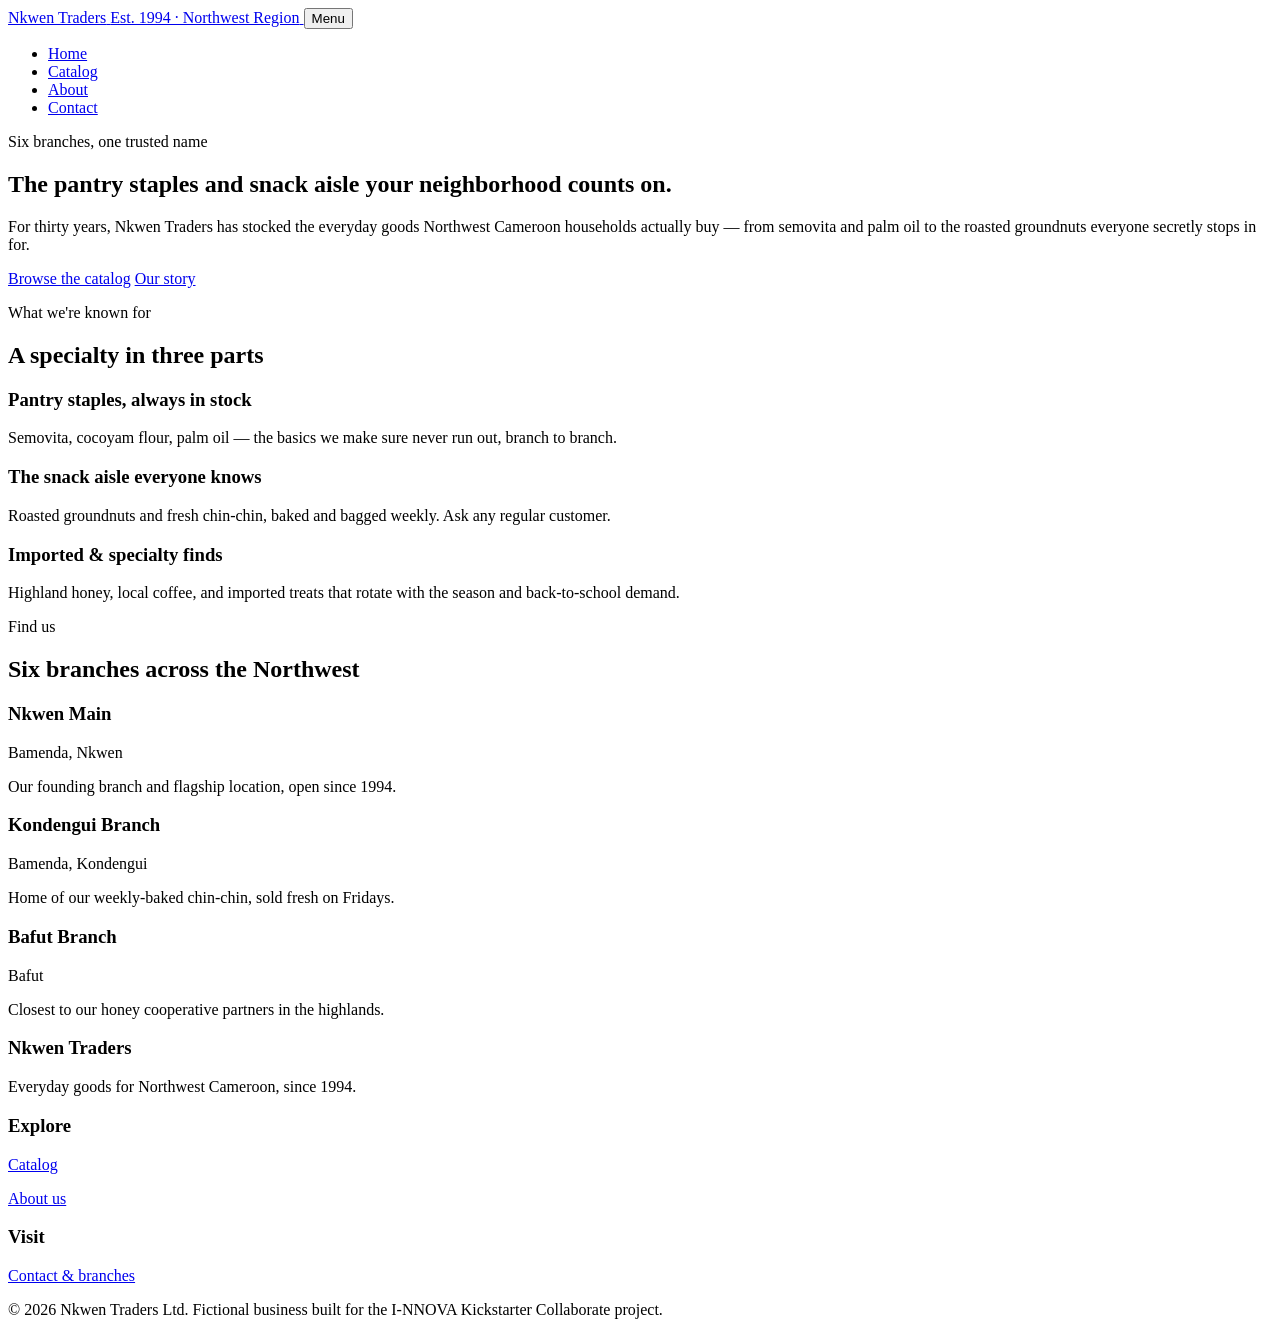
==== index.html @ 13e9f70f "Done with structure containing all the 4pages" ====
<!DOCTYPE html>
<html lang="en">
<head>
  <meta charset="UTF-8">
  <meta name="viewport" content="width=device-width, initial-scale=1.0">
  <title>Nkwen Traders — Everyday Goods, Every Branch</title>
  <meta name="description" content="Nkwen Traders is a Cameroonian household goods and snacks retail chain, serving communities across the Northwest region since 1994.">
  <link rel="stylesheet" href="style.css">
</head>
<body>

  <header class="site-header">
    <nav class="nav-bar" aria-label="Primary">
      <a href="index.html" class="brand">
        <span class="brand-mark">Nkwen Traders</span>
        <span class="brand-tagline">Est. 1994 · Northwest Region</span>
      </a>
      <button class="nav-toggle" aria-expanded="false" aria-controls="primary-nav">Menu</button>
      <ul class="nav-links" id="primary-nav">
        <li><a href="index.html" aria-current="page">Home</a></li>
        <li><a href="catalog.html">Catalog</a></li>
        <li><a href="about.html">About</a></li>
        <li><a href="contact.html">Contact</a></li>
      </ul>
    </nav>
  </header>

  <main>
    <section class="hero">
      <div class="container">
        <p class="eyebrow">Six branches, one trusted name</p>
        <h1>The pantry staples and snack aisle your neighborhood counts on.</h1>
        <p class="lede">
          For thirty years, Nkwen Traders has stocked the everyday goods
          Northwest Cameroon households actually buy — from semovita and
          palm oil to the roasted groundnuts everyone secretly stops in for.
        </p>
        <div class="hero-actions">
          <a href="catalog.html" class="btn btn-primary">Browse the catalog</a>
          <a href="about.html" class="btn btn-outline">Our story</a>
        </div>
      </div>
    </section>

    <section>
      <div class="container">
        <div class="section-heading">
          <p class="eyebrow">What we're known for</p>
          <h2>A specialty in three parts</h2>
        </div>
        <div class="grid grid-3">
          <div class="card">
            <h3>Pantry staples, always in stock</h3>
            <p>Semovita, cocoyam flour, palm oil — the basics we make sure never run out, branch to branch.</p>
          </div>
          <div class="card">
            <h3>The snack aisle everyone knows</h3>
            <p>Roasted groundnuts and fresh chin-chin, baked and bagged weekly. Ask any regular customer.</p>
          </div>
          <div class="card">
            <h3>Imported & specialty finds</h3>
            <p>Highland honey, local coffee, and imported treats that rotate with the season and back-to-school demand.</p>
          </div>
        </div>
      </div>
    </section>

    <section class="section-alt">
      <div class="container">
        <div class="section-heading">
          <p class="eyebrow">Find us</p>
          <h2>Six branches across the Northwest</h2>
        </div>
        <div class="grid grid-3">
          <div class="card branch-card">
            <h3>Nkwen Main</h3>
            <p class="branch-loc">Bamenda, Nkwen</p>
            <p>Our founding branch and flagship location, open since 1994.</p>
          </div>
          <div class="card branch-card">
            <h3>Kondengui Branch</h3>
            <p class="branch-loc">Bamenda, Kondengui</p>
            <p>Home of our weekly-baked chin-chin, sold fresh on Fridays.</p>
          </div>
          <div class="card branch-card">
            <h3>Bafut Branch</h3>
            <p class="branch-loc">Bafut</p>
            <p>Closest to our honey cooperative partners in the highlands.</p>
          </div>
        </div>
      </div>
    </section>
  </main>

  <footer class="site-footer">
    <div class="container footer-grid">
      <div>
        <h3>Nkwen Traders</h3>
        <p>Everyday goods for Northwest Cameroon, since 1994.</p>
      </div>
      <div>
        <h3>Explore</h3>
        <p><a href="catalog.html">Catalog</a></p>
        <p><a href="about.html">About us</a></p>
      </div>
      <div>
        <h3>Visit</h3>
        <p><a href="contact.html">Contact & branches</a></p>
      </div>
    </div>
    <div class="footer-bottom container">
      &copy; 2026 Nkwen Traders Ltd. Fictional business built for the I-NNOVA Kickstarter Collaborate project.
    </div>
  </footer>

  <script src="main.js"></script>
</body>
</html>
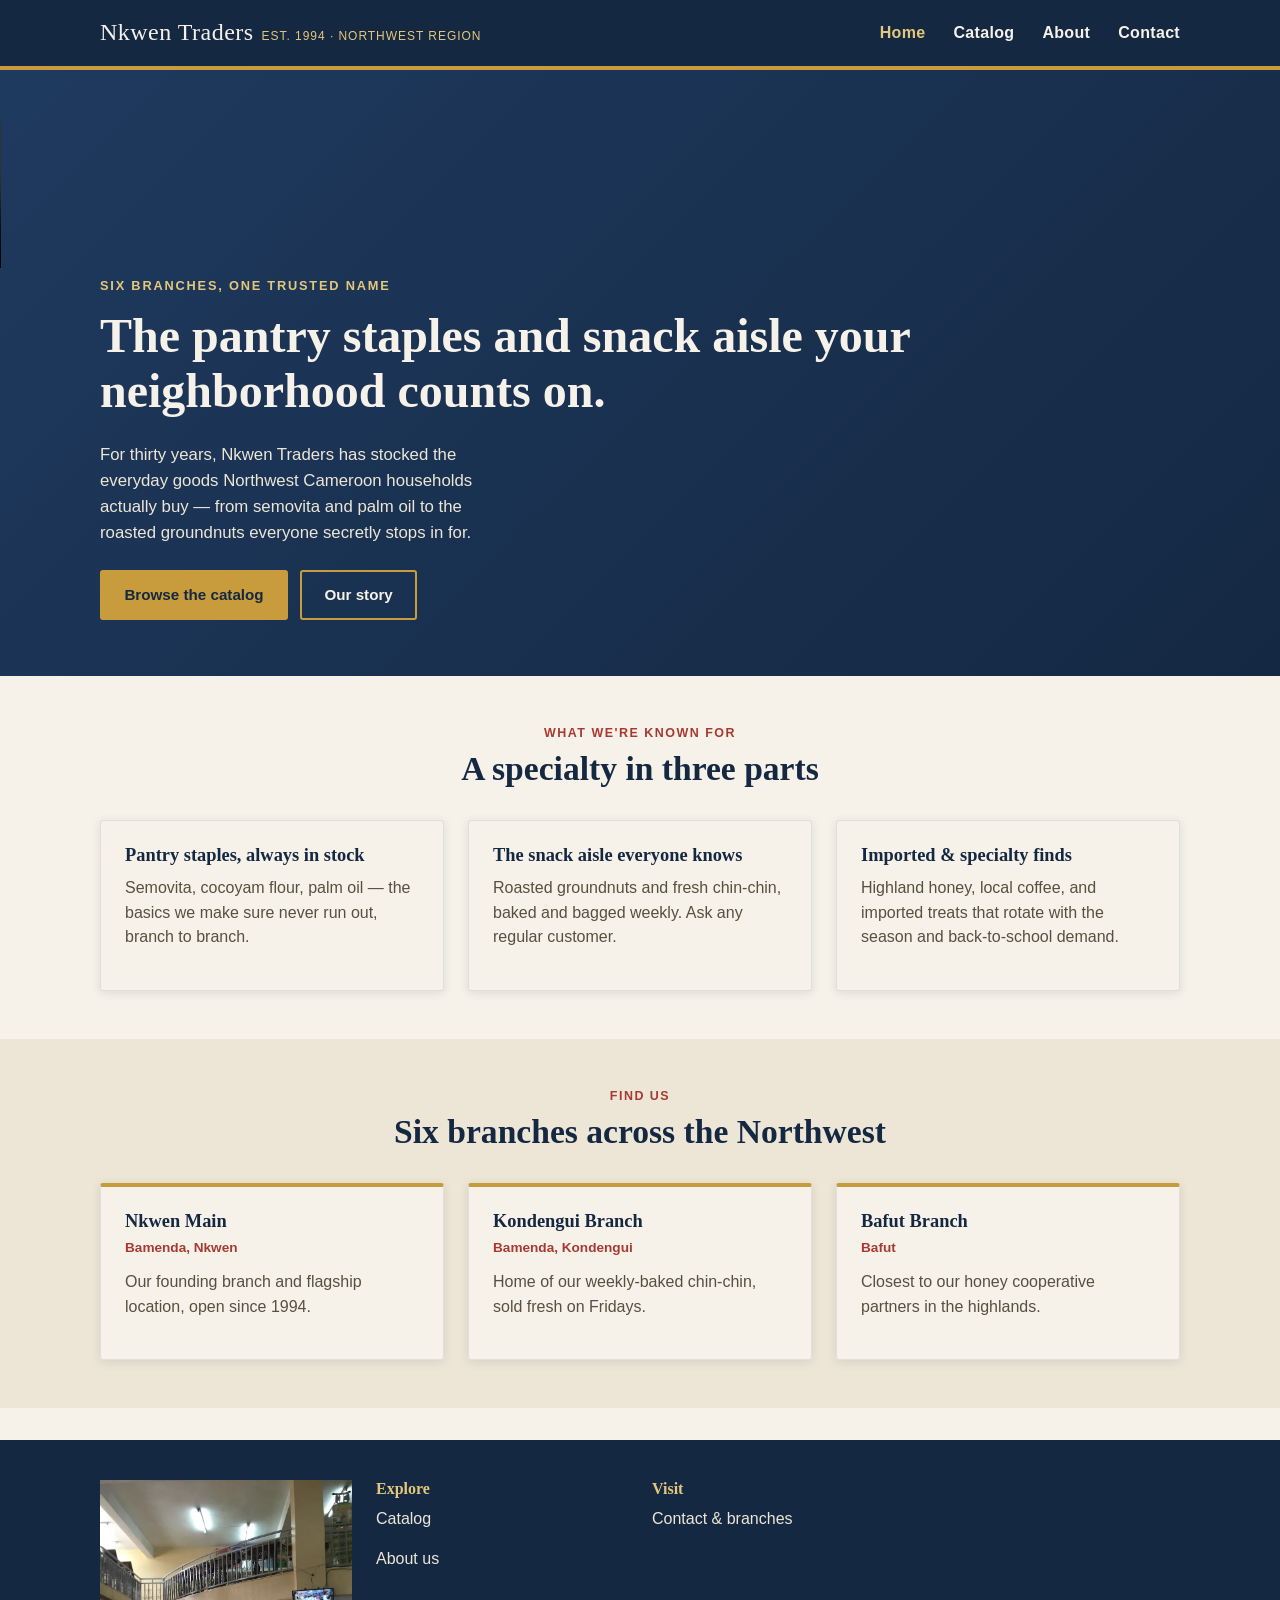
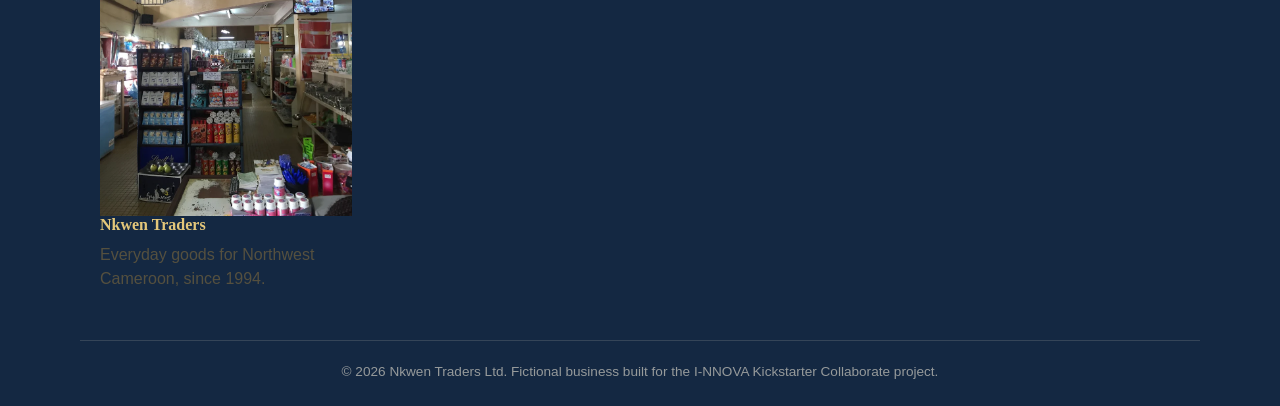
==== commit 26fb63cf: "Corrected about, catalog, contact, and index pages; added food-market video and photo" ====
--- a/index.html
+++ b/index.html
@@ -15,7 +15,7 @@
         <span class="brand-mark">Nkwen Traders</span>
         <span class="brand-tagline">Est. 1994 · Northwest Region</span>
       </a>
-      <button class="nav-toggle" aria-expanded="false" aria-controls="primary-nav">Menu</button>
+      <button class="nav-toggle" aria-expanded="false" aria-controls="primary-nav" aria-label="Toggle menu">&#9776;</button>
       <ul class="nav-links" id="primary-nav">
         <li><a href="index.html" aria-current="page">Home</a></li>
         <li><a href="catalog.html">Catalog</a></li>
@@ -26,7 +26,11 @@
   </header>
 
   <main>
-    <section class="hero">
+    <section class="hero hero-video-wrap">
+      <video id="hero-video"class="hero-bg-video" autoplay muted loop playsinline controls>
+  <source src="./food-market.mp4" type="video/mp4">
+      </video>
+      <div class="hero-overlay"></div>
       <div class="container">
         <p class="eyebrow">Six branches, one trusted name</p>
         <h1>The pantry staples and snack aisle your neighborhood counts on.</h1>
@@ -49,15 +53,15 @@
           <h2>A specialty in three parts</h2>
         </div>
         <div class="grid grid-3">
-          <div class="card">
+          <div class="card reveal">
             <h3>Pantry staples, always in stock</h3>
             <p>Semovita, cocoyam flour, palm oil — the basics we make sure never run out, branch to branch.</p>
           </div>
-          <div class="card">
+          <div class="card reveal">
             <h3>The snack aisle everyone knows</h3>
             <p>Roasted groundnuts and fresh chin-chin, baked and bagged weekly. Ask any regular customer.</p>
           </div>
-          <div class="card">
+          <div class="card reveal">
             <h3>Imported & specialty finds</h3>
             <p>Highland honey, local coffee, and imported treats that rotate with the season and back-to-school demand.</p>
           </div>
@@ -72,17 +76,17 @@
           <h2>Six branches across the Northwest</h2>
         </div>
         <div class="grid grid-3">
-          <div class="card branch-card">
+          <div class="card branch-card reveal">
             <h3>Nkwen Main</h3>
             <p class="branch-loc">Bamenda, Nkwen</p>
             <p>Our founding branch and flagship location, open since 1994.</p>
           </div>
-          <div class="card branch-card">
+          <div class="card branch-card reveal">
             <h3>Kondengui Branch</h3>
             <p class="branch-loc">Bamenda, Kondengui</p>
             <p>Home of our weekly-baked chin-chin, sold fresh on Fridays.</p>
           </div>
-          <div class="card branch-card">
+          <div class="card branch-card reveal">
             <h3>Bafut Branch</h3>
             <p class="branch-loc">Bafut</p>
             <p>Closest to our honey cooperative partners in the highlands.</p>
@@ -95,6 +99,7 @@
   <footer class="site-footer">
     <div class="container footer-grid">
       <div>
+         <img src="photo.png" alt="Nkwen Traders photo" class="footer-photo">
         <h3>Nkwen Traders</h3>
         <p>Everyday goods for Northwest Cameroon, since 1994.</p>
       </div>
--- a/style.css
+++ b/style.css
@@ -0,0 +1,474 @@
+*{
+    margin:0;
+    padding:0;
+    box-sizing: border-box;
+}
+
+ :root {
+      --color-indigo: #1F3A5F;
+      --color-indigo-dark: #142842;
+      --color-gold: #C89B3C;
+      --color-gold-light: #E4C77A;
+      --color-brick: #A63A32;
+      --color-green: #3D6B52;
+      --color-sand: #EDE6D6;
+      --color-sand-light: #F6F2E9;
+      --color-ink: #241F1A;
+      --color-ink-soft: #55503F;
+    
+      --font-display: Georgia, "Iowan Old Style", "Times New Roman", serif;
+      --font-body: "Segoe UI", Helvetica, Arial, sans-serif;
+    
+      --radius: 3px;
+      --shadow-card: 0 2px 10px rgba(31, 58, 95, 0.12);
+      --max-width: 1120px;
+    }
+    
+    * { box-sizing: border-box; }
+    
+    html { scroll-behavior: smooth; }
+    
+    body {
+      margin: 0;
+      font-family: var(--font-body);
+      color: var(--color-ink);
+      background: var(--color-sand-light);
+      line-height: 1.55;
+    }
+    
+    h1, h2, h3 {
+      font-family: var(--font-display);
+      color: var(--color-indigo-dark);
+      line-height: 1.15;
+      margin: 0 0 0.5em;
+    }
+    
+    h1 { font-size: clamp(2rem, 5vw, 3rem); }
+    h2 { font-size: clamp(1.5rem, 3vw, 2.1rem); }
+    h3 { font-size: 1.15rem; }
+    
+    p { margin: 0 0 1em; color: var(--color-ink-soft); }
+    
+    a { color: var(--color-indigo); }
+    
+    img { max-width: 100%; display: block; }
+    
+    .container {
+      max-width: var(--max-width);
+      margin: 0 auto;
+      padding: 0 1.25rem;
+    }
+    
+    /* -------------------- Header / nav -------------------- */
+    
+    .site-header {
+      background: var(--color-indigo-dark);
+      border-bottom: 4px solid var(--color-gold);
+    }
+    
+    .nav-bar {
+      display: flex;
+      align-items: center;
+      justify-content: space-between;
+      padding: 0.9rem 1.25rem;
+      max-width: var(--max-width);
+      margin: 0 auto;
+    }
+    
+    .brand {
+      display: flex;
+      align-items: baseline;
+      gap: 0.5rem;
+      text-decoration: none;
+    }
+    
+    .brand-mark {
+      font-family: var(--font-display);
+      font-size: 1.5rem;
+      color: var(--color-sand-light);
+      letter-spacing: 0.02em;
+    }
+    
+    .brand-tagline {
+      display: none;
+      color: var(--color-gold-light);
+      font-size: 0.75rem;
+      letter-spacing: 0.08em;
+      text-transform: uppercase;
+    }
+    
+    .nav-toggle {
+      background: none;
+      border: 1px solid var(--color-gold);
+      color: var(--color-sand-light);
+      font-size: 1rem;
+      padding: 0.4rem 0.7rem;
+      border-radius: var(--radius);
+      cursor: pointer;
+    }
+    
+    .nav-links {
+      list-style: none;
+      margin: 0;
+      padding: 1rem 1.25rem 1.25rem;
+      display: none;
+      flex-direction: column;
+      gap: 0.75rem;
+      background: var(--color-indigo-dark);
+    }
+    
+    .nav-links.open { display: flex; }
+    
+    .nav-links a {
+      color: var(--color-sand-light);
+      text-decoration: none;
+      font-weight: 600;
+      letter-spacing: 0.02em;
+    }
+    
+    .nav-links a:hover,
+    .nav-links a[aria-current="page"] {
+      color: var(--color-gold-light);
+    }
+    
+    /* -------------------- Hero -------------------- */
+    
+    .hero {
+      background: linear-gradient(135deg, var(--color-indigo) 0%, var(--color-indigo-dark) 100%);
+      color: var(--color-sand-light);
+      padding: 3rem 0 3.5rem;
+    }
+    
+    .hero h1 { color: var(--color-sand-light); }
+    
+    .hero .eyebrow {
+      color: var(--color-gold-light);
+      text-transform: uppercase;
+      letter-spacing: 0.14em;
+      font-size: 0.8rem;
+      font-weight: 700;
+      margin-bottom: 0.75rem;
+    }
+    
+    .hero p.lede {
+      color: var(--color-sand);
+      max-width: 42ch;
+      font-size: 1.05rem;
+    }
+    
+    .hero-actions {
+      display: flex;
+      gap: 0.75rem;
+      flex-wrap: wrap;
+      margin-top: 1.5rem;
+    }
+    
+    /* -------------------- Buttons -------------------- */
+    
+    .btn {
+      display: inline-block;
+      padding: 0.7rem 1.4rem;
+      border-radius: var(--radius);
+      text-decoration: none;
+      font-weight: 600;
+      font-size: 0.95rem;
+      border: 2px solid transparent;
+      cursor: pointer;
+      transition: transform 0.15s ease, background 0.15s ease;
+    }
+    
+    .btn:hover { transform: translateY(-1px); }
+    
+    .btn-primary {
+      background: var(--color-gold);
+      color: var(--color-indigo-dark);
+    }
+    .btn-primary:hover { background: var(--color-gold-light); }
+    
+    .btn-outline {
+      border-color: var(--color-gold);
+      color: var(--color-sand-light);
+    }
+    .btn-outline:hover { background: rgba(200, 155, 60, 0.15); }
+    
+    /* -------------------- Sections -------------------- */
+    
+    section { padding: 3rem 0; }
+    
+    .section-alt {
+      background: var(--color-sand);
+    }
+    
+    .section-heading {
+      text-align: center;
+      max-width: 60ch;
+      margin: 0 auto 2rem;
+    }
+    
+    .section-heading .eyebrow {
+      color: var(--color-brick);
+      text-transform: uppercase;
+      letter-spacing: 0.12em;
+      font-size: 0.78rem;
+      font-weight: 700;
+      margin-bottom: 0.4rem;
+    }
+    
+    /* -------------------- Grids / Cards -------------------- */
+    
+    .grid {
+      display: grid;
+      gap: 1.5rem;
+      grid-template-columns: 1fr;
+    }
+    
+    .card {
+      background: var(--color-sand-light);
+      border: 1px solid rgba(31, 58, 95, 0.1);
+      border-radius: var(--radius);
+      padding: 1.5rem;
+      box-shadow: var(--shadow-card);
+    }
+    
+    .branch-card {
+      border-top: 4px solid var(--color-gold);
+    }
+    
+    .branch-card h3 { margin-bottom: 0.25rem; }
+    .branch-card .branch-loc {
+      color: var(--color-brick);
+      font-size: 0.85rem;
+      font-weight: 600;
+      margin-bottom: 0.75rem;
+    }
+    
+    /* -------------------- Footer -------------------- */
+    
+    .site-footer {
+      background: var(--color-indigo-dark);
+      color: var(--color-sand);
+      padding: 2.5rem 0 1.5rem;
+      margin-top: 2rem;
+    }
+    
+    .footer-grid {
+      display: grid;
+      gap: 1.5rem;
+      grid-template-columns: 1fr;
+    }
+    
+    .site-footer h3 {
+      color: var(--color-gold-light);
+      font-size: 1rem;
+    }
+    
+    .site-footer a {
+      color: var(--color-sand);
+      text-decoration: none;
+    }
+    
+    .site-footer a:hover { color: var(--color-gold-light); }
+    
+    .footer-bottom {
+      border-top: 1px solid rgba(237, 230, 214, 0.15);
+      margin-top: 2rem;
+      padding-top: 1.25rem;
+      font-size: 0.85rem;
+      color: rgba(237, 230, 214, 0.6);
+      text-align: center;
+    }
+    
+    /* -------------------- Catalog page -------------------- */
+    
+    .catalog-controls {
+      display: flex;
+      flex-direction: column;
+      gap: 0.75rem;
+      margin-bottom: 2rem;
+    }
+    
+    .catalog-controls input[type="search"] {
+      padding: 0.65rem 0.9rem;
+      border: 1px solid rgba(31, 58, 95, 0.25);
+      border-radius: var(--radius);
+      font-size: 1rem;
+      font-family: var(--font-body);
+    }
+    
+    .category-filters {
+      display: flex;
+      flex-wrap: wrap;
+      gap: 0.5rem;
+    }
+    
+    .category-filters button {
+      background: var(--color-sand);
+      border: 1px solid rgba(31, 58, 95, 0.2);
+      border-radius: 999px;
+      padding: 0.4rem 0.9rem;
+      font-size: 0.85rem;
+      font-weight: 600;
+      color: var(--color-indigo-dark);
+      cursor: pointer;
+    }
+    
+    .category-filters button.active {
+      background: var(--color-indigo);
+      border-color: var(--color-indigo);
+      color: var(--color-sand-light);
+    }
+    
+    .product-card img {
+      border-radius: var(--radius);
+      margin-bottom: 1rem;
+    }
+    
+    .product-card .price {
+      color: var(--color-brick);
+      font-weight: 700;
+      font-family: var(--font-display);
+      font-size: 1.1rem;
+    }
+    
+    .product-card .category-tag {
+      display: inline-block;
+      font-size: 0.72rem;
+      text-transform: uppercase;
+      letter-spacing: 0.08em;
+      color: var(--color-green);
+      font-weight: 700;
+      margin-bottom: 0.4rem;
+    }
+    
+    .catalog-empty {
+      text-align: center;
+      color: var(--color-ink-soft);
+      padding: 2rem 0;
+      display: none;
+    }
+    
+    .catalog-empty.visible { display: block; }
+    
+    .catalog-status {
+      font-size: 0.85rem;
+      color: var(--color-ink-soft);
+      margin-bottom: 1rem;
+    }
+    
+    /* -------------------- About page -------------------- */
+    
+    .founder-quote {
+      border-left: 4px solid var(--color-gold);
+      padding-left: 1.25rem;
+      font-family: var(--font-display);
+      font-style: italic;
+      font-size: 1.2rem;
+      color: var(--color-indigo-dark);
+      margin: 2rem 0;
+    }
+    
+    .timeline {
+      list-style: none;
+      padding: 0;
+      margin: 0;
+    }
+    
+    .timeline li {
+      padding: 1rem 0;
+      border-bottom: 1px solid rgba(31, 58, 95, 0.12);
+      display: grid;
+      grid-template-columns: 5rem 1fr;
+      gap: 1rem;
+    }
+    
+    .timeline .year {
+      font-family: var(--font-display);
+      color: var(--color-brick);
+      font-weight: 700;
+    }
+    
+    /* -------------------- Contact page -------------------- */
+    
+    .contact-layout {
+      display: grid;
+      gap: 2rem;
+      grid-template-columns: 1fr;
+    }
+    
+    form.contact-form {
+      display: flex;
+      flex-direction: column;
+      gap: 1rem;
+    }
+    
+    .form-field { display: flex; flex-direction: column; gap: 0.35rem; }
+    
+    .form-field label {
+      font-weight: 600;
+      font-size: 0.9rem;
+      color: var(--color-indigo-dark);
+    }
+    
+    .form-field input,
+    .form-field select,
+    .form-field textarea {
+      padding: 0.65rem 0.8rem;
+      border: 1px solid rgba(31, 58, 95, 0.25);
+      border-radius: var(--radius);
+      font-family: var(--font-body);
+      font-size: 1rem;
+    }
+    
+    .form-field textarea { resize: vertical; min-height: 120px; }
+    
+    .form-note {
+      font-size: 0.82rem;
+      color: var(--color-ink-soft);
+    }
+    
+    .form-success {
+      display: none;
+      background: var(--color-green);
+      color: var(--color-sand-light);
+      padding: 1rem 1.25rem;
+      border-radius: var(--radius);
+      margin-top: 1rem;
+    }
+    
+    .form-success.visible { display: block; }
+    
+    .contact-info-card address {
+      font-style: normal;
+      line-height: 1.9;
+    }
+    
+    /* ==========================================================================
+       Responsive breakpoints — mobile first
+       ========================================================================== */
+    
+    @media (min-width: 640px) {
+      .grid-2 { grid-template-columns: repeat(2, 1fr); }
+      .footer-grid { grid-template-columns: repeat(2, 1fr); }
+    }
+    
+    @media (min-width: 780px) {
+      .brand-tagline { display: inline; }
+      .nav-toggle { display: none; }
+      .nav-links {
+        display: flex;
+        flex-direction: row;
+        padding: 0;
+        background: none;
+        gap: 1.75rem;
+      }
+      .contact-layout { grid-template-columns: 3fr 2fr; }
+    }
+    
+    @media (min-width: 860px) {
+      .grid-3 { grid-template-columns: repeat(3, 1fr); }
+      .footer-grid { grid-template-columns: repeat(4, 1fr); }
+    }
+    
+    @media (min-width: 1000px) {
+      .grid-4 { grid-template-columns: repeat(4, 1fr); }
+    }
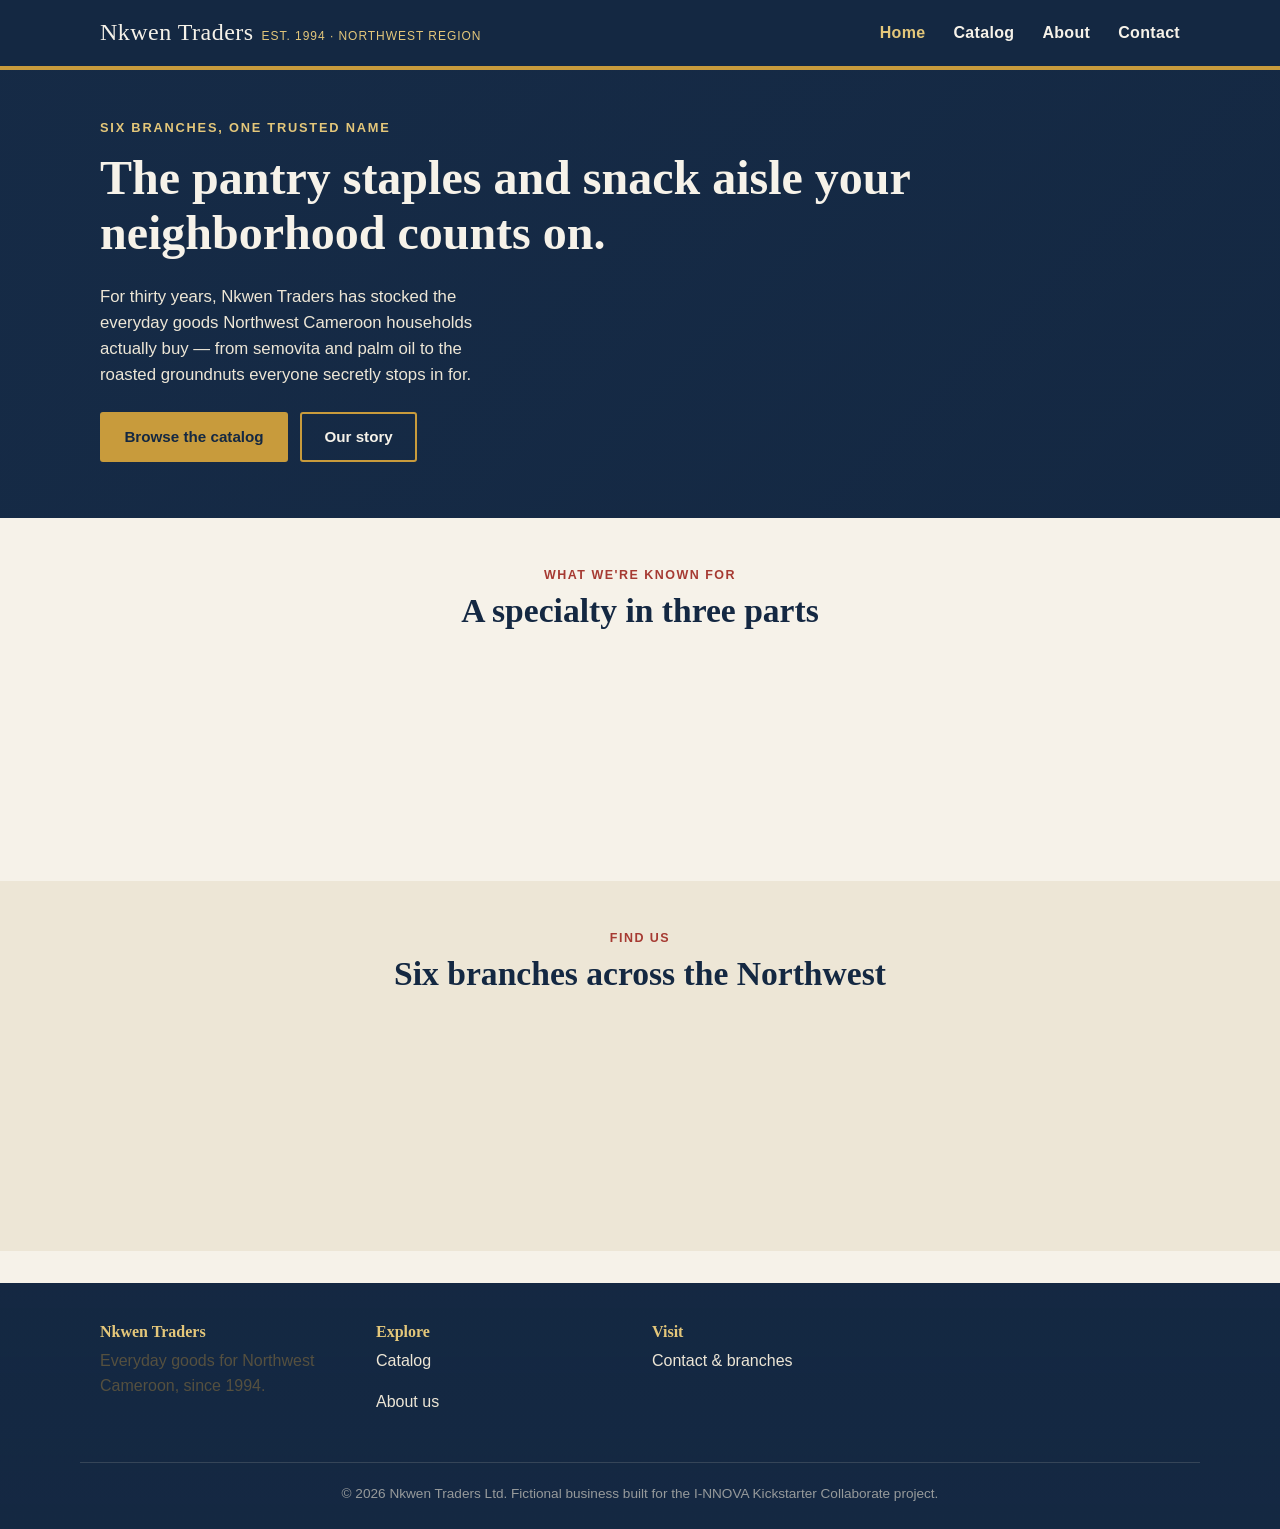
==== commit 55d26bce: "Remove image and video src references and delete unused media files" ====
--- a/index.html
+++ b/index.html
@@ -27,9 +27,6 @@
 
   <main>
     <section class="hero hero-video-wrap">
-      <video id="hero-video"class="hero-bg-video" autoplay muted loop playsinline controls>
-  <source src="./food-market.mp4" type="video/mp4">
-      </video>
       <div class="hero-overlay"></div>
       <div class="container">
         <p class="eyebrow">Six branches, one trusted name</p>
@@ -99,7 +96,6 @@
   <footer class="site-footer">
     <div class="container footer-grid">
       <div>
-         <img src="photo.png" alt="Nkwen Traders photo" class="footer-photo">
         <h3>Nkwen Traders</h3>
         <p>Everyday goods for Northwest Cameroon, since 1994.</p>
       </div>
--- a/style.css
+++ b/style.css
@@ -1,474 +1,627 @@
-*{
-    margin:0;
-    padding:0;
-    box-sizing: border-box;
-}
-
- :root {
-      --color-indigo: #1F3A5F;
-      --color-indigo-dark: #142842;
-      --color-gold: #C89B3C;
-      --color-gold-light: #E4C77A;
-      --color-brick: #A63A32;
-      --color-green: #3D6B52;
-      --color-sand: #EDE6D6;
-      --color-sand-light: #F6F2E9;
-      --color-ink: #241F1A;
-      --color-ink-soft: #55503F;
-    
-      --font-display: Georgia, "Iowan Old Style", "Times New Roman", serif;
-      --font-body: "Segoe UI", Helvetica, Arial, sans-serif;
-    
-      --radius: 3px;
-      --shadow-card: 0 2px 10px rgba(31, 58, 95, 0.12);
-      --max-width: 1120px;
+/* ==========================================================================
+   Nkwen Traders — Design tokens
+   Palette drawn from Cameroonian wax-print textiles: deep indigo, warm gold,
+   brick red, and a muted highland green, set against unbleached cotton sand.
+   ========================================================================== */
+
+   :root {
+    --color-indigo: #1F3A5F;
+    --color-indigo-dark: #142842;
+    --color-gold: #C89B3C;
+    --color-gold-light: #E4C77A;
+    --color-brick: #A63A32;
+    --color-green: #3D6B52;
+    --color-sand: #EDE6D6;
+    --color-sand-light: #F6F2E9;
+    --color-ink: #241F1A;
+    --color-ink-soft: #55503F;
+  
+    --font-display: Georgia, "Iowan Old Style", "Times New Roman", serif;
+    --font-body: "Segoe UI", Helvetica, Arial, sans-serif;
+  
+    --radius: 3px;
+    --shadow-card: 0 2px 10px rgba(31, 58, 95, 0.12);
+    --max-width: 1120px;
+  }
+  
+  * { box-sizing: border-box; }
+  
+  html { scroll-behavior: smooth; }
+  
+  body {
+    margin: 0;
+    font-family: var(--font-body);
+    color: var(--color-ink);
+    background: var(--color-sand-light);
+    line-height: 1.55;
+  }
+  
+  h1, h2, h3 {
+    font-family: var(--font-display);
+    color: var(--color-indigo-dark);
+    line-height: 1.15;
+    margin: 0 0 0.5em;
+  }
+  
+  h1 { font-size: clamp(2rem, 5vw, 3rem); }
+  h2 { font-size: clamp(1.5rem, 3vw, 2.1rem); }
+  h3 { font-size: 1.15rem; }
+  
+  p { margin: 0 0 1em; color: var(--color-ink-soft); }
+  
+  a { color: var(--color-indigo); }
+  
+  img { max-width: 100%; display: block; }
+  
+  .container {
+    max-width: var(--max-width);
+    margin: 0 auto;
+    padding: 0 1.25rem;
+  }
+  
+  /* -------------------- Header / nav -------------------- */
+  
+  .site-header {
+    background: var(--color-indigo-dark);
+    border-bottom: 4px solid var(--color-gold);
+  }
+  
+  .nav-bar {
+    display: flex;
+    align-items: center;
+    justify-content: space-between;
+    padding: 0.9rem 1.25rem;
+    max-width: var(--max-width);
+    margin: 0 auto;
+  }
+  
+  .brand {
+    display: flex;
+    align-items: baseline;
+    gap: 0.5rem;
+    text-decoration: none;
+  }
+  
+  .brand-mark {
+    font-family: var(--font-display);
+    font-size: 1.5rem;
+    color: var(--color-sand-light);
+    letter-spacing: 0.02em;
+  }
+  
+  .brand-tagline {
+    display: none;
+    color: var(--color-gold-light);
+    font-size: 0.75rem;
+    letter-spacing: 0.08em;
+    text-transform: uppercase;
+  }
+  
+  .nav-toggle {
+    background: none;
+    border: 1px solid var(--color-gold);
+    color: var(--color-sand-light);
+    font-size: 1rem;
+    padding: 0.4rem 0.7rem;
+    border-radius: var(--radius);
+    cursor: pointer;
+  }
+  
+  .nav-links {
+    list-style: none;
+    margin: 0;
+    padding: 1rem 1.25rem 1.25rem;
+    display: none;
+    flex-direction: column;
+    gap: 0.75rem;
+    background: var(--color-indigo-dark);
+  }
+  
+  .nav-links.open { display: flex; }
+  
+  .nav-links a {
+    color: var(--color-sand-light);
+    text-decoration: none;
+    font-weight: 600;
+    letter-spacing: 0.02em;
+  }
+  
+  .nav-links a:hover,
+  .nav-links a[aria-current="page"] {
+    color: var(--color-gold-light);
+  }
+  
+  /* -------------------- Hero -------------------- */
+  
+  .hero {
+    background: linear-gradient(135deg, var(--color-indigo) 0%, var(--color-indigo-dark) 100%);
+    color: var(--color-sand-light);
+    padding: 3rem 0 3.5rem;
+  }
+  
+  .hero h1 { color: var(--color-sand-light); }
+  
+  .hero .eyebrow {
+    color: var(--color-gold-light);
+    text-transform: uppercase;
+    letter-spacing: 0.14em;
+    font-size: 0.8rem;
+    font-weight: 700;
+    margin-bottom: 0.75rem;
+  }
+  
+  .hero p.lede {
+    color: var(--color-sand);
+    max-width: 42ch;
+    font-size: 1.05rem;
+  }
+  
+  .hero-actions {
+    display: flex;
+    gap: 0.75rem;
+    flex-wrap: wrap;
+    margin-top: 1.5rem;
+  }
+  
+  /* -------------------- Buttons -------------------- */
+  
+  .btn {
+    display: inline-block;
+    padding: 0.7rem 1.4rem;
+    border-radius: var(--radius);
+    text-decoration: none;
+    font-weight: 600;
+    font-size: 0.95rem;
+    border: 2px solid transparent;
+    cursor: pointer;
+    transition: transform 0.15s ease, background 0.15s ease;
+  }
+  
+  .btn:hover { transform: translateY(-1px); }
+  
+  .btn-primary {
+    background: var(--color-gold);
+    color: var(--color-indigo-dark);
+  }
+  .btn-primary:hover { background: var(--color-gold-light); }
+  
+  .btn-outline {
+    border-color: var(--color-gold);
+    color: var(--color-sand-light);
+  }
+  .btn-outline:hover { background: rgba(200, 155, 60, 0.15); }
+  
+  /* -------------------- Sections -------------------- */
+  
+  section { padding: 3rem 0; }
+  
+  .section-alt {
+    background: var(--color-sand);
+  }
+  
+  .section-heading {
+    text-align: center;
+    max-width: 60ch;
+    margin: 0 auto 2rem;
+  }
+  
+  .section-heading .eyebrow {
+    color: var(--color-brick);
+    text-transform: uppercase;
+    letter-spacing: 0.12em;
+    font-size: 0.78rem;
+    font-weight: 700;
+    margin-bottom: 0.4rem;
+  }
+  
+  /* -------------------- Grids / Cards -------------------- */
+  
+  .grid {
+    display: grid;
+    gap: 1.5rem;
+    grid-template-columns: 1fr;
+  }
+  
+  .card {
+    background: var(--color-sand-light);
+    border: 1px solid rgba(31, 58, 95, 0.1);
+    border-radius: var(--radius);
+    padding: 1.5rem;
+    box-shadow: var(--shadow-card);
+  }
+  
+  .branch-card {
+    border-top: 4px solid var(--color-gold);
+  }
+  
+  .branch-card h3 { margin-bottom: 0.25rem; }
+  .branch-card .branch-loc {
+    color: var(--color-brick);
+    font-size: 0.85rem;
+    font-weight: 600;
+    margin-bottom: 0.75rem;
+  }
+  
+  /* -------------------- Footer -------------------- */
+  
+  .site-footer {
+    background: var(--color-indigo-dark);
+    color: var(--color-sand);
+    padding: 2.5rem 0 1.5rem;
+    margin-top: 2rem;
+  }
+  
+  .footer-grid {
+    display: grid;
+    gap: 1.5rem;
+    grid-template-columns: 1fr;
+  }
+  
+  .site-footer h3 {
+    color: var(--color-gold-light);
+    font-size: 1rem;
+  }
+  
+  .site-footer a {
+    color: var(--color-sand);
+    text-decoration: none;
+  }
+  
+  .site-footer a:hover { color: var(--color-gold-light); }
+  
+  .footer-bottom {
+    border-top: 1px solid rgba(237, 230, 214, 0.15);
+    margin-top: 2rem;
+    padding-top: 1.25rem;
+    font-size: 0.85rem;
+    color: rgba(237, 230, 214, 0.6);
+    text-align: center;
+  }
+  
+  /* -------------------- Catalog page -------------------- */
+  
+  .catalog-controls {
+    display: flex;
+    flex-direction: column;
+    gap: 0.75rem;
+    margin-bottom: 2rem;
+  }
+  
+  .catalog-controls input[type="search"] {
+    padding: 0.65rem 0.9rem;
+    border: 1px solid rgba(31, 58, 95, 0.25);
+    border-radius: var(--radius);
+    font-size: 1rem;
+    font-family: var(--font-body);
+  }
+  
+  .category-filters {
+    display: flex;
+    flex-wrap: wrap;
+    gap: 0.5rem;
+  }
+  
+  .category-filters button {
+    background: var(--color-sand);
+    border: 1px solid rgba(31, 58, 95, 0.2);
+    border-radius: 999px;
+    padding: 0.4rem 0.9rem;
+    font-size: 0.85rem;
+    font-weight: 600;
+    color: var(--color-indigo-dark);
+    cursor: pointer;
+  }
+  
+  .category-filters button.active {
+    background: var(--color-indigo);
+    border-color: var(--color-indigo);
+    color: var(--color-sand-light);
+  }
+  
+  .product-card img {
+    border-radius: var(--radius);
+    margin-bottom: 1rem;
+  }
+  
+  .product-card .price {
+    color: var(--color-brick);
+    font-weight: 700;
+    font-family: var(--font-display);
+    font-size: 1.1rem;
+  }
+  
+  .product-card .category-tag {
+    display: inline-block;
+    font-size: 0.72rem;
+    text-transform: uppercase;
+    letter-spacing: 0.08em;
+    color: var(--color-green);
+    font-weight: 700;
+    margin-bottom: 0.4rem;
+  }
+  
+  .catalog-empty {
+    text-align: center;
+    color: var(--color-ink-soft);
+    padding: 2rem 0;
+    display: none;
+  }
+  
+  .catalog-empty.visible { display: block; }
+  
+  .catalog-status {
+    font-size: 0.85rem;
+    color: var(--color-ink-soft);
+    margin-bottom: 1rem;
+  }
+  
+  /* -------------------- About page -------------------- */
+  
+  .founder-quote {
+    border-left: 4px solid var(--color-gold);
+    padding-left: 1.25rem;
+    font-family: var(--font-display);
+    font-style: italic;
+    font-size: 1.2rem;
+    color: var(--color-indigo-dark);
+    margin: 2rem 0;
+  }
+  
+  .timeline {
+    list-style: none;
+    padding: 0;
+    margin: 0;
+  }
+  
+  .timeline li {
+    padding: 1rem 0;
+    border-bottom: 1px solid rgba(31, 58, 95, 0.12);
+    display: grid;
+    grid-template-columns: 5rem 1fr;
+    gap: 1rem;
+  }
+  
+  .timeline .year {
+    font-family: var(--font-display);
+    color: var(--color-brick);
+    font-weight: 700;
+  }
+  
+  /* -------------------- Contact page -------------------- */
+  
+  .contact-layout {
+    display: grid;
+    gap: 2rem;
+    grid-template-columns: 1fr;
+  }
+  
+  form.contact-form {
+    display: flex;
+    flex-direction: column;
+    gap: 1rem;
+  }
+  
+  .form-field { display: flex; flex-direction: column; gap: 0.35rem; }
+  
+  .form-field label {
+    font-weight: 600;
+    font-size: 0.9rem;
+    color: var(--color-indigo-dark);
+  }
+  
+  .form-field input,
+  .form-field select,
+  .form-field textarea {
+    padding: 0.65rem 0.8rem;
+    border: 1px solid rgba(31, 58, 95, 0.25);
+    border-radius: var(--radius);
+    font-family: var(--font-body);
+    font-size: 1rem;
+  }
+  
+  .form-field textarea { resize: vertical; min-height: 120px; }
+  
+  .form-note {
+    font-size: 0.82rem;
+    color: var(--color-ink-soft);
+  }
+  
+  .form-success {
+    display: none;
+    background: var(--color-green);
+    color: var(--color-sand-light);
+    padding: 1rem 1.25rem;
+    border-radius: var(--radius);
+    margin-top: 1rem;
+  }
+  
+  .form-success.visible { display: block; }
+  
+  .contact-info-card address {
+    font-style: normal;
+    line-height: 1.9;
+  }
+  
+  /* ==========================================================================
+     Responsive breakpoints — mobile first
+     ========================================================================== */
+  
+  @media (min-width: 640px) {
+    .grid-2 { grid-template-columns: repeat(2, 1fr); }
+    .footer-grid { grid-template-columns: repeat(2, 1fr); }
+  }
+  
+  @media (min-width: 780px) {
+    .brand-tagline { display: inline; }
+    .nav-toggle { display: none; }
+    .nav-links {
+      display: flex;
+      flex-direction: row;
+      padding: 0;
+      background: none;
+      gap: 1.75rem;
     }
-    
-    * { box-sizing: border-box; }
-    
-    html { scroll-behavior: smooth; }
-    
-    body {
-      margin: 0;
-      font-family: var(--font-body);
-      color: var(--color-ink);
-      background: var(--color-sand-light);
-      line-height: 1.55;
-    }
-    
-    h1, h2, h3 {
-      font-family: var(--font-display);
-      color: var(--color-indigo-dark);
-      line-height: 1.15;
-      margin: 0 0 0.5em;
-    }
-    
-    h1 { font-size: clamp(2rem, 5vw, 3rem); }
-    h2 { font-size: clamp(1.5rem, 3vw, 2.1rem); }
-    h3 { font-size: 1.15rem; }
-    
-    p { margin: 0 0 1em; color: var(--color-ink-soft); }
-    
-    a { color: var(--color-indigo); }
-    
-    img { max-width: 100%; display: block; }
-    
-    .container {
-      max-width: var(--max-width);
-      margin: 0 auto;
-      padding: 0 1.25rem;
-    }
-    
-    /* -------------------- Header / nav -------------------- */
-    
-    .site-header {
-      background: var(--color-indigo-dark);
-      border-bottom: 4px solid var(--color-gold);
-    }
-    
-    .nav-bar {
-      display: flex;
-      align-items: center;
-      justify-content: space-between;
-      padding: 0.9rem 1.25rem;
-      max-width: var(--max-width);
-      margin: 0 auto;
-    }
-    
-    .brand {
-      display: flex;
-      align-items: baseline;
-      gap: 0.5rem;
-      text-decoration: none;
-    }
-    
-    .brand-mark {
-      font-family: var(--font-display);
-      font-size: 1.5rem;
-      color: var(--color-sand-light);
-      letter-spacing: 0.02em;
-    }
-    
-    .brand-tagline {
-      display: none;
-      color: var(--color-gold-light);
-      font-size: 0.75rem;
-      letter-spacing: 0.08em;
-      text-transform: uppercase;
-    }
-    
-    .nav-toggle {
-      background: none;
-      border: 1px solid var(--color-gold);
-      color: var(--color-sand-light);
-      font-size: 1rem;
-      padding: 0.4rem 0.7rem;
-      border-radius: var(--radius);
-      cursor: pointer;
-    }
-    
-    .nav-links {
-      list-style: none;
-      margin: 0;
-      padding: 1rem 1.25rem 1.25rem;
-      display: none;
-      flex-direction: column;
-      gap: 0.75rem;
-      background: var(--color-indigo-dark);
-    }
-    
-    .nav-links.open { display: flex; }
-    
-    .nav-links a {
-      color: var(--color-sand-light);
-      text-decoration: none;
-      font-weight: 600;
-      letter-spacing: 0.02em;
-    }
-    
-    .nav-links a:hover,
-    .nav-links a[aria-current="page"] {
-      color: var(--color-gold-light);
-    }
-    
-    /* -------------------- Hero -------------------- */
-    
-    .hero {
-      background: linear-gradient(135deg, var(--color-indigo) 0%, var(--color-indigo-dark) 100%);
-      color: var(--color-sand-light);
-      padding: 3rem 0 3.5rem;
-    }
-    
-    .hero h1 { color: var(--color-sand-light); }
-    
-    .hero .eyebrow {
-      color: var(--color-gold-light);
-      text-transform: uppercase;
-      letter-spacing: 0.14em;
-      font-size: 0.8rem;
-      font-weight: 700;
-      margin-bottom: 0.75rem;
-    }
-    
-    .hero p.lede {
-      color: var(--color-sand);
-      max-width: 42ch;
-      font-size: 1.05rem;
-    }
-    
-    .hero-actions {
-      display: flex;
-      gap: 0.75rem;
-      flex-wrap: wrap;
-      margin-top: 1.5rem;
-    }
-    
-    /* -------------------- Buttons -------------------- */
-    
-    .btn {
-      display: inline-block;
-      padding: 0.7rem 1.4rem;
-      border-radius: var(--radius);
-      text-decoration: none;
-      font-weight: 600;
-      font-size: 0.95rem;
-      border: 2px solid transparent;
-      cursor: pointer;
-      transition: transform 0.15s ease, background 0.15s ease;
-    }
-    
-    .btn:hover { transform: translateY(-1px); }
-    
-    .btn-primary {
-      background: var(--color-gold);
-      color: var(--color-indigo-dark);
-    }
-    .btn-primary:hover { background: var(--color-gold-light); }
-    
-    .btn-outline {
-      border-color: var(--color-gold);
-      color: var(--color-sand-light);
-    }
-    .btn-outline:hover { background: rgba(200, 155, 60, 0.15); }
-    
-    /* -------------------- Sections -------------------- */
-    
-    section { padding: 3rem 0; }
-    
-    .section-alt {
-      background: var(--color-sand);
-    }
-    
-    .section-heading {
-      text-align: center;
-      max-width: 60ch;
-      margin: 0 auto 2rem;
-    }
-    
-    .section-heading .eyebrow {
-      color: var(--color-brick);
-      text-transform: uppercase;
-      letter-spacing: 0.12em;
-      font-size: 0.78rem;
-      font-weight: 700;
-      margin-bottom: 0.4rem;
-    }
-    
-    /* -------------------- Grids / Cards -------------------- */
-    
-    .grid {
-      display: grid;
-      gap: 1.5rem;
-      grid-template-columns: 1fr;
-    }
-    
-    .card {
-      background: var(--color-sand-light);
-      border: 1px solid rgba(31, 58, 95, 0.1);
-      border-radius: var(--radius);
-      padding: 1.5rem;
-      box-shadow: var(--shadow-card);
-    }
-    
-    .branch-card {
-      border-top: 4px solid var(--color-gold);
-    }
-    
-    .branch-card h3 { margin-bottom: 0.25rem; }
-    .branch-card .branch-loc {
-      color: var(--color-brick);
-      font-size: 0.85rem;
-      font-weight: 600;
-      margin-bottom: 0.75rem;
-    }
-    
-    /* -------------------- Footer -------------------- */
-    
-    .site-footer {
-      background: var(--color-indigo-dark);
-      color: var(--color-sand);
-      padding: 2.5rem 0 1.5rem;
-      margin-top: 2rem;
-    }
-    
-    .footer-grid {
-      display: grid;
-      gap: 1.5rem;
-      grid-template-columns: 1fr;
-    }
-    
-    .site-footer h3 {
-      color: var(--color-gold-light);
-      font-size: 1rem;
-    }
-    
-    .site-footer a {
-      color: var(--color-sand);
-      text-decoration: none;
-    }
-    
-    .site-footer a:hover { color: var(--color-gold-light); }
-    
-    .footer-bottom {
-      border-top: 1px solid rgba(237, 230, 214, 0.15);
-      margin-top: 2rem;
-      padding-top: 1.25rem;
-      font-size: 0.85rem;
-      color: rgba(237, 230, 214, 0.6);
-      text-align: center;
-    }
-    
-    /* -------------------- Catalog page -------------------- */
-    
-    .catalog-controls {
-      display: flex;
-      flex-direction: column;
-      gap: 0.75rem;
-      margin-bottom: 2rem;
-    }
-    
-    .catalog-controls input[type="search"] {
-      padding: 0.65rem 0.9rem;
-      border: 1px solid rgba(31, 58, 95, 0.25);
-      border-radius: var(--radius);
-      font-size: 1rem;
-      font-family: var(--font-body);
-    }
-    
-    .category-filters {
-      display: flex;
-      flex-wrap: wrap;
-      gap: 0.5rem;
-    }
-    
-    .category-filters button {
-      background: var(--color-sand);
-      border: 1px solid rgba(31, 58, 95, 0.2);
-      border-radius: 999px;
-      padding: 0.4rem 0.9rem;
-      font-size: 0.85rem;
-      font-weight: 600;
-      color: var(--color-indigo-dark);
-      cursor: pointer;
-    }
-    
-    .category-filters button.active {
-      background: var(--color-indigo);
-      border-color: var(--color-indigo);
-      color: var(--color-sand-light);
-    }
-    
-    .product-card img {
-      border-radius: var(--radius);
-      margin-bottom: 1rem;
-    }
-    
-    .product-card .price {
-      color: var(--color-brick);
-      font-weight: 700;
-      font-family: var(--font-display);
-      font-size: 1.1rem;
-    }
-    
-    .product-card .category-tag {
-      display: inline-block;
-      font-size: 0.72rem;
-      text-transform: uppercase;
-      letter-spacing: 0.08em;
-      color: var(--color-green);
-      font-weight: 700;
-      margin-bottom: 0.4rem;
-    }
-    
-    .catalog-empty {
-      text-align: center;
-      color: var(--color-ink-soft);
-      padding: 2rem 0;
-      display: none;
-    }
-    
-    .catalog-empty.visible { display: block; }
-    
-    .catalog-status {
-      font-size: 0.85rem;
-      color: var(--color-ink-soft);
-      margin-bottom: 1rem;
-    }
-    
-    /* -------------------- About page -------------------- */
-    
-    .founder-quote {
-      border-left: 4px solid var(--color-gold);
-      padding-left: 1.25rem;
-      font-family: var(--font-display);
-      font-style: italic;
-      font-size: 1.2rem;
-      color: var(--color-indigo-dark);
-      margin: 2rem 0;
-    }
-    
-    .timeline {
-      list-style: none;
-      padding: 0;
-      margin: 0;
-    }
-    
-    .timeline li {
-      padding: 1rem 0;
-      border-bottom: 1px solid rgba(31, 58, 95, 0.12);
-      display: grid;
-      grid-template-columns: 5rem 1fr;
-      gap: 1rem;
-    }
-    
-    .timeline .year {
-      font-family: var(--font-display);
-      color: var(--color-brick);
-      font-weight: 700;
-    }
-    
-    /* -------------------- Contact page -------------------- */
-    
-    .contact-layout {
-      display: grid;
-      gap: 2rem;
-      grid-template-columns: 1fr;
-    }
-    
-    form.contact-form {
-      display: flex;
-      flex-direction: column;
-      gap: 1rem;
-    }
-    
-    .form-field { display: flex; flex-direction: column; gap: 0.35rem; }
-    
-    .form-field label {
-      font-weight: 600;
-      font-size: 0.9rem;
-      color: var(--color-indigo-dark);
-    }
-    
-    .form-field input,
-    .form-field select,
-    .form-field textarea {
-      padding: 0.65rem 0.8rem;
-      border: 1px solid rgba(31, 58, 95, 0.25);
-      border-radius: var(--radius);
-      font-family: var(--font-body);
-      font-size: 1rem;
-    }
-    
-    .form-field textarea { resize: vertical; min-height: 120px; }
-    
-    .form-note {
-      font-size: 0.82rem;
-      color: var(--color-ink-soft);
-    }
-    
-    .form-success {
-      display: none;
-      background: var(--color-green);
-      color: var(--color-sand-light);
-      padding: 1rem 1.25rem;
-      border-radius: var(--radius);
-      margin-top: 1rem;
-    }
-    
-    .form-success.visible { display: block; }
-    
-    .contact-info-card address {
-      font-style: normal;
-      line-height: 1.9;
-    }
-    
-    /* ==========================================================================
-       Responsive breakpoints — mobile first
-       ========================================================================== */
-    
-    @media (min-width: 640px) {
-      .grid-2 { grid-template-columns: repeat(2, 1fr); }
-      .footer-grid { grid-template-columns: repeat(2, 1fr); }
-    }
-    
-    @media (min-width: 780px) {
-      .brand-tagline { display: inline; }
-      .nav-toggle { display: none; }
-      .nav-links {
-        display: flex;
-        flex-direction: row;
-        padding: 0;
-        background: none;
-        gap: 1.75rem;
-      }
-      .contact-layout { grid-template-columns: 3fr 2fr; }
-    }
-    
-    @media (min-width: 860px) {
-      .grid-3 { grid-template-columns: repeat(3, 1fr); }
-      .footer-grid { grid-template-columns: repeat(4, 1fr); }
-    }
-    
-    @media (min-width: 1000px) {
-      .grid-4 { grid-template-columns: repeat(4, 1fr); }
-    }+    .contact-layout { grid-template-columns: 3fr 2fr; }
+  }
+  
+  @media (min-width: 860px) {
+    .grid-3 { grid-template-columns: repeat(3, 1fr); }
+    .footer-grid { grid-template-columns: repeat(4, 1fr); }
+  }
+  
+  @media (min-width: 1000px) {
+    .grid-4 { grid-template-columns: repeat(4, 1fr); }
+  }
+/* ==========================================================================
+   Added: background video hero, floating cards, hamburger icon
+   ========================================================================== */
+
+/* Video hero — sits behind hero text with a dark overlay for readability */
+.hero-video-wrap {
+  position: relative;
+  overflow: hidden;
+}
+
+.hero-video-wrap .hero-bg-video {
+  position: absolute;
+  inset: 0;
+  width: 100%;
+  height: 100%;
+  object-fit: cover;
+  z-index: 0;
+}
+
+.hero-video-wrap .hero-overlay {
+  position: absolute;
+  inset: 0;
+  background: linear-gradient(135deg, rgba(20, 40, 66, 0.88) 0%, rgba(20, 40, 66, 0.75) 100%);
+  z-index: 1;
+}
+
+.hero-video-wrap .container {
+  position: relative;
+  z-index: 2;
+}
+
+/* Floating hover effect for cards */
+.card {
+  transition: transform 0.25s ease, box-shadow 0.25s ease;
+}
+
+.card:hover {
+  transform: translateY(-8px);
+  box-shadow: 0 16px 32px rgba(31, 58, 95, 0.22);
+}
+
+/* Hamburger icon toggle — mobile only, desktop nav is untouched */
+.nav-toggle {
+  font-size: 1.4rem;
+  line-height: 1;
+  padding: 0.35rem 0.6rem;
+}
+
+/* Footer background photo — calm bookend to the hero video */
+.site-footer {
+  position: relative;
+  background-image:
+    linear-gradient(rgba(20, 40, 66, 0.82), rgba(20, 40, 66, 0.88)),
+    url("https://images.pexels.com/photos/264636/pexels-photo-264636.jpeg?auto=compress&cs=tinysrgb&w=1600");
+  background-size: cover;
+  background-position: center;
+}
+
+/* ==========================================================================
+   Added: scroll-in reveal, sticky/shrinking header, product hover zoom,
+   loading skeleton
+   ========================================================================== */
+
+/* Scroll-in reveal animation */
+.reveal {
+  opacity: 0;
+  transform: translateY(28px);
+  transition: opacity 0.6s ease, transform 0.6s ease;
+}
+
+.reveal.is-visible {
+  opacity: 1;
+  transform: none;
+}
+
+/* Sticky, shrinking header */
+.site-header {
+  position: sticky;
+  top: 0;
+  z-index: 50;
+  transition: box-shadow 0.25s ease;
+}
+
+.site-header.is-scrolled {
+  box-shadow: 0 6px 18px rgba(0, 0, 0, 0.25);
+}
+
+.site-header .nav-bar {
+  transition: padding 0.25s ease;
+}
+
+.site-header.is-scrolled .nav-bar {
+  padding-top: 0.55rem;
+  padding-bottom: 0.55rem;
+}
+
+.site-header.is-scrolled .brand-mark {
+  font-size: 1.3rem;
+  transition: font-size 0.25s ease;
+}
+
+/* Product image hover zoom */
+.product-card {
+  overflow: hidden;
+}
+
+.product-card img {
+  transition: transform 0.35s ease;
+}
+
+.product-card:hover img {
+  transform: scale(1.06);
+}
+
+/* Loading skeleton for the catalog grid */
+.skeleton-card {
+  background: var(--color-sand-light);
+  border: 1px solid rgba(31, 58, 95, 0.1);
+  border-radius: var(--radius);
+  padding: 1.5rem;
+  box-shadow: var(--shadow-card);
+}
+
+.skeleton-block {
+  border-radius: var(--radius);
+  background: linear-gradient(90deg, rgba(31,58,95,0.08) 25%, rgba(31,58,95,0.15) 37%, rgba(31,58,95,0.08) 63%);
+  background-size: 400% 100%;
+  animation: skeleton-shimmer 1.4s ease infinite;
+}
+
+.skeleton-img { width: 100%; height: 160px; margin-bottom: 1rem; }
+.skeleton-line { height: 0.9rem; margin-bottom: 0.6rem; }
+.skeleton-line.short { width: 60%; }
+
+@keyframes skeleton-shimmer {
+  0% { background-position: 100% 50%; }
+  100% { background-position: 0 50%; }
+}
+
+/* Respect users who prefer reduced motion */
+@media (prefers-reduced-motion: reduce) {
+  .reveal {
+    opacity: 1;
+    transform: none;
+    transition: none;
+  }
+  .product-card img {
+    transition: none;
+  }
+  .skeleton-block {
+    animation: none;
+  }
+}
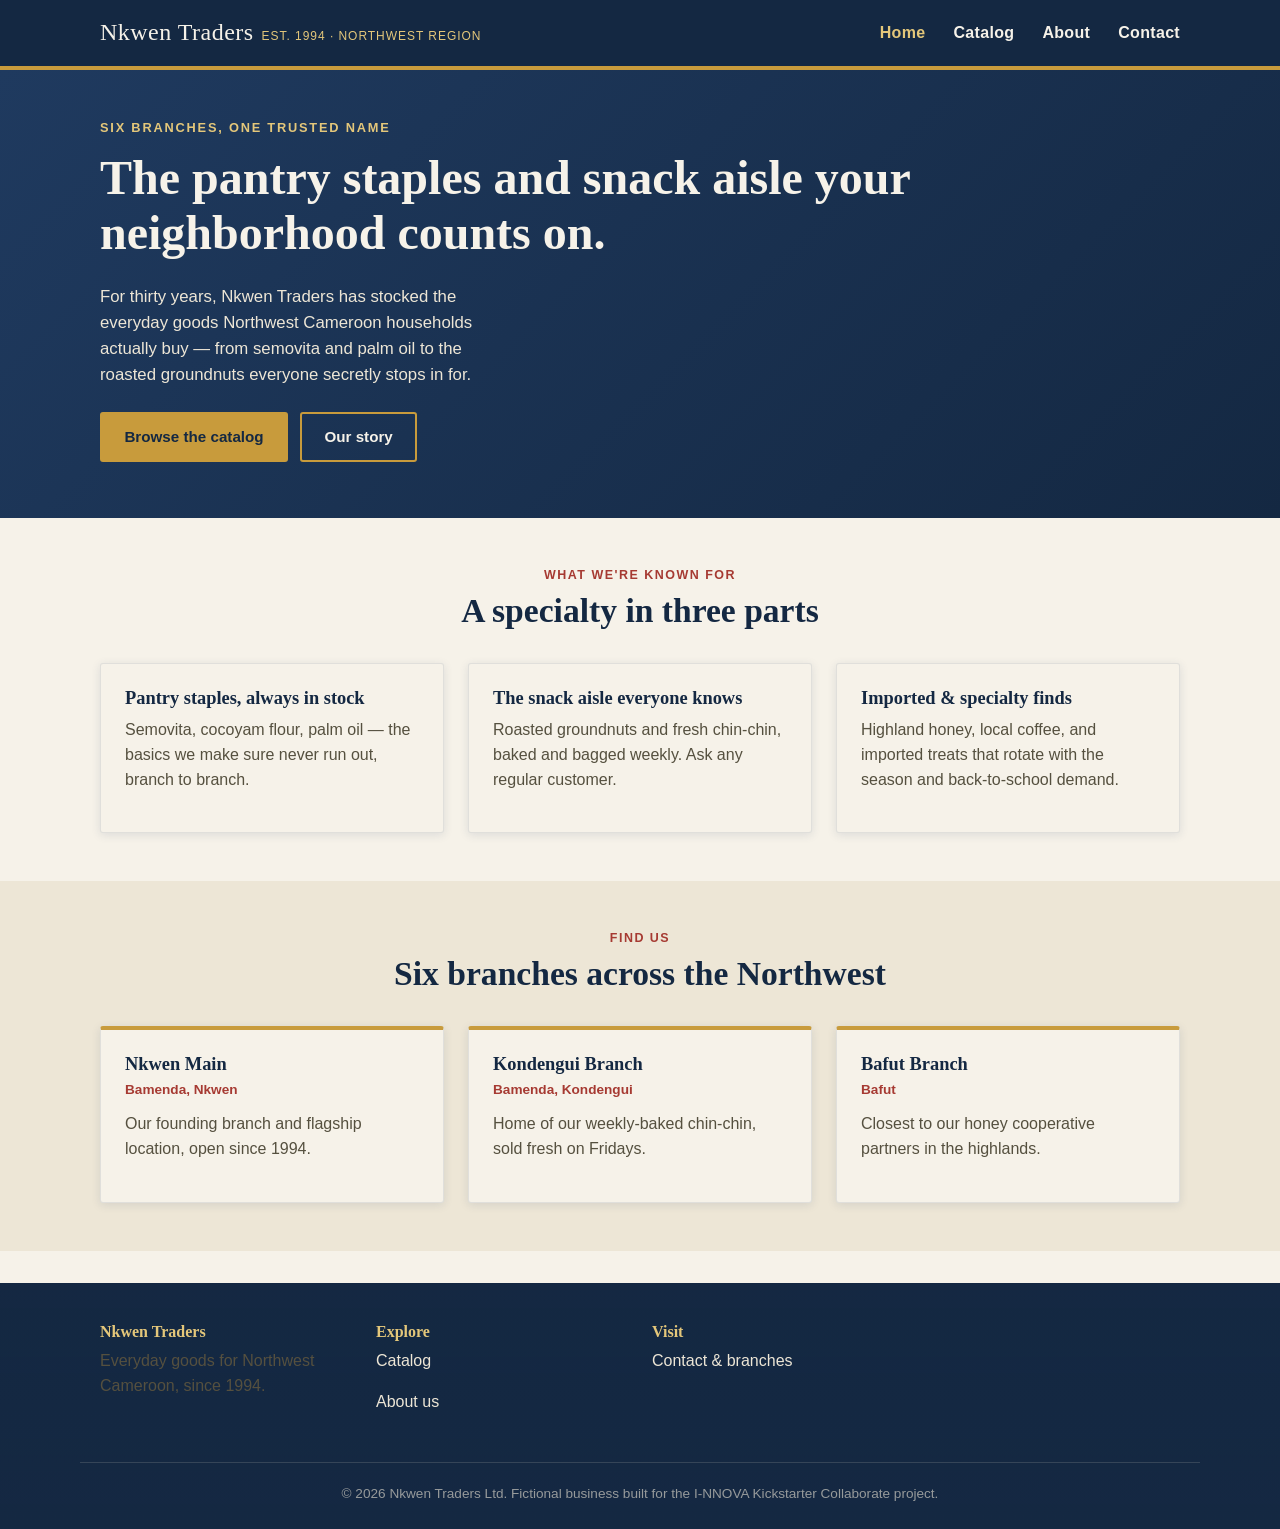
==== commit e9a2514e: "Merge remote-tracking branch 'origin/Design-and-Interaction-Lead'" ====
--- a/index.html
+++ b/index.html
@@ -1,5 +1,5 @@
 <!DOCTYPE html>
-<html lang="en">
+ <html lang="en">
 <head>
   <meta charset="UTF-8">
   <meta name="viewport" content="width=device-width, initial-scale=1.0">
@@ -15,7 +15,7 @@
         <span class="brand-mark">Nkwen Traders</span>
         <span class="brand-tagline">Est. 1994 · Northwest Region</span>
       </a>
-      <button class="nav-toggle" aria-expanded="false" aria-controls="primary-nav" aria-label="Toggle menu">&#9776;</button>
+      <button class="nav-toggle" aria-expanded="false" aria-controls="primary-nav">Menu</button>
       <ul class="nav-links" id="primary-nav">
         <li><a href="index.html" aria-current="page">Home</a></li>
         <li><a href="catalog.html">Catalog</a></li>
@@ -26,8 +26,7 @@
   </header>
 
   <main>
-    <section class="hero hero-video-wrap">
-      <div class="hero-overlay"></div>
+    <section class="hero">
       <div class="container">
         <p class="eyebrow">Six branches, one trusted name</p>
         <h1>The pantry staples and snack aisle your neighborhood counts on.</h1>
@@ -50,15 +49,15 @@
           <h2>A specialty in three parts</h2>
         </div>
         <div class="grid grid-3">
-          <div class="card reveal">
+          <div class="card">
             <h3>Pantry staples, always in stock</h3>
             <p>Semovita, cocoyam flour, palm oil — the basics we make sure never run out, branch to branch.</p>
           </div>
-          <div class="card reveal">
+          <div class="card">
             <h3>The snack aisle everyone knows</h3>
             <p>Roasted groundnuts and fresh chin-chin, baked and bagged weekly. Ask any regular customer.</p>
           </div>
-          <div class="card reveal">
+          <div class="card">
             <h3>Imported & specialty finds</h3>
             <p>Highland honey, local coffee, and imported treats that rotate with the season and back-to-school demand.</p>
           </div>
@@ -73,17 +72,17 @@
           <h2>Six branches across the Northwest</h2>
         </div>
         <div class="grid grid-3">
-          <div class="card branch-card reveal">
+          <div class="card branch-card">
             <h3>Nkwen Main</h3>
             <p class="branch-loc">Bamenda, Nkwen</p>
             <p>Our founding branch and flagship location, open since 1994.</p>
           </div>
-          <div class="card branch-card reveal">
+          <div class="card branch-card">
             <h3>Kondengui Branch</h3>
             <p class="branch-loc">Bamenda, Kondengui</p>
             <p>Home of our weekly-baked chin-chin, sold fresh on Fridays.</p>
           </div>
-          <div class="card branch-card reveal">
+          <div class="card branch-card">
             <h3>Bafut Branch</h3>
             <p class="branch-loc">Bafut</p>
             <p>Closest to our honey cooperative partners in the highlands.</p>
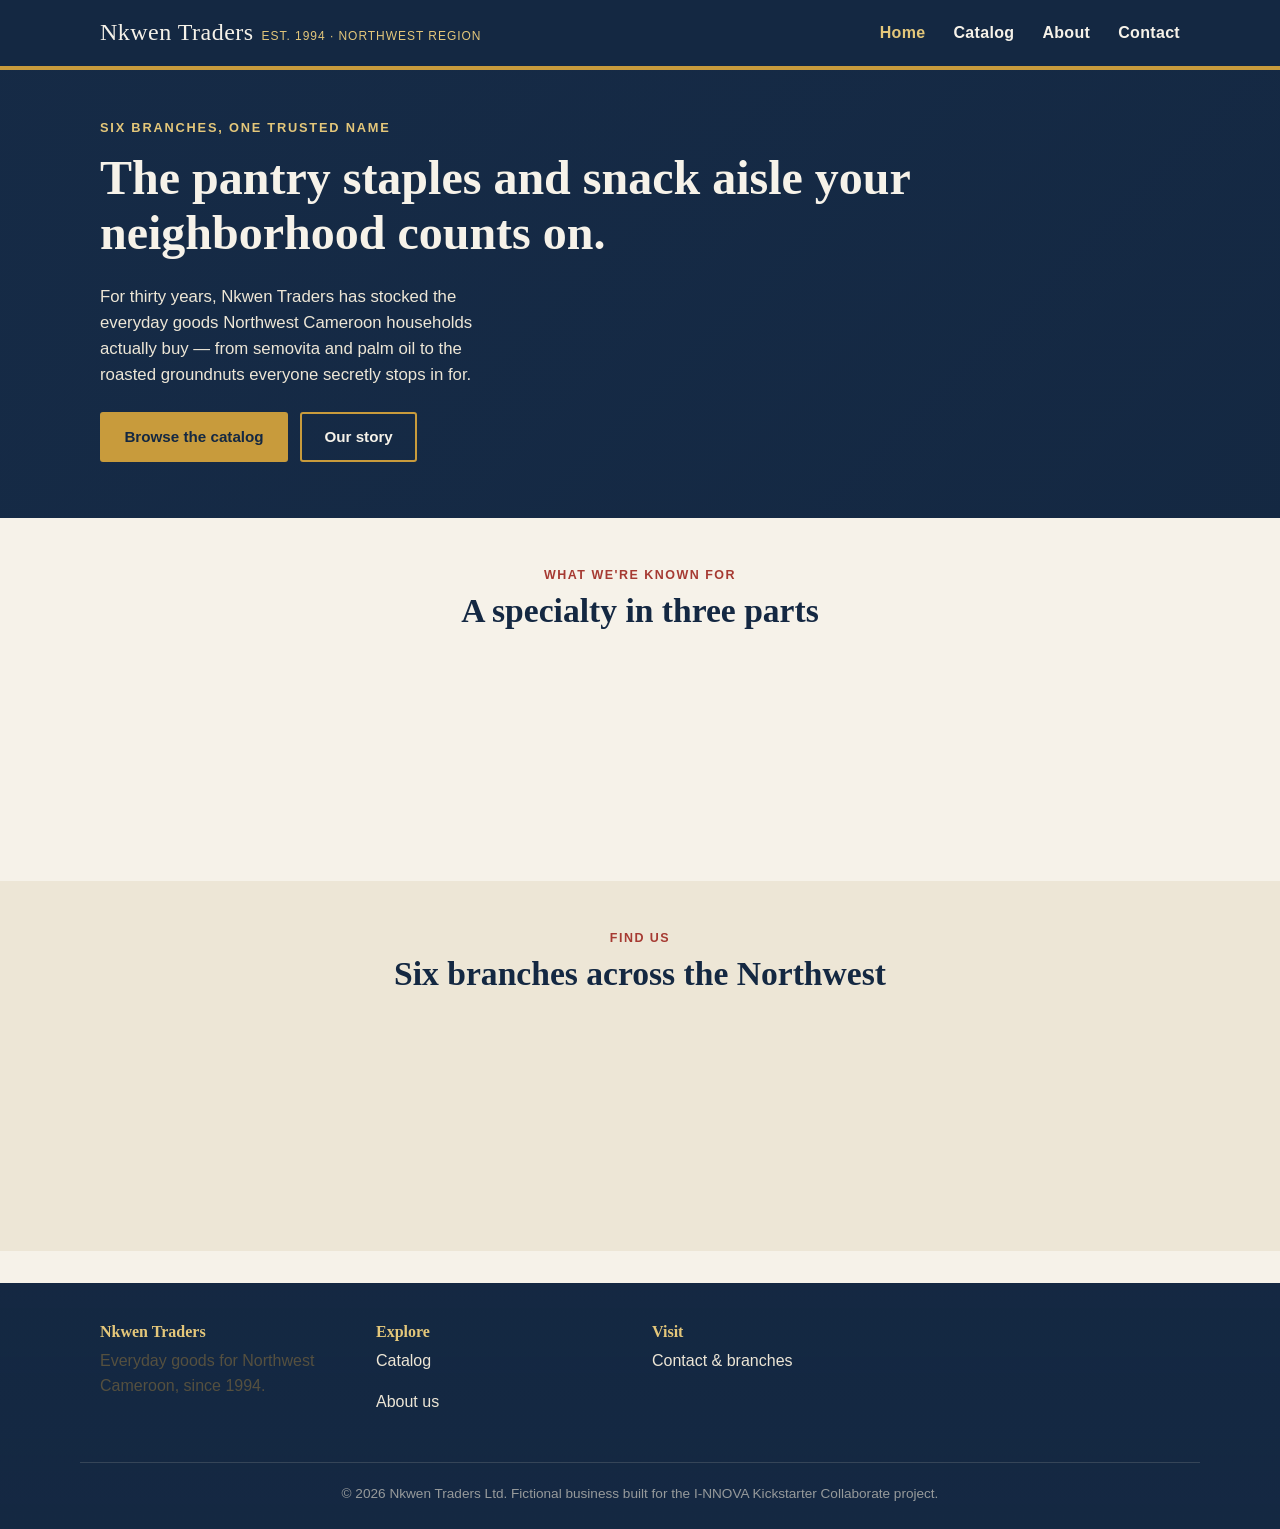
==== commit 6600901f: "Merge remote-tracking branch 'origin/Site-Architecture'" ====
--- a/index.html
+++ b/index.html
@@ -1,5 +1,5 @@
 <!DOCTYPE html>
- <html lang="en">
+<html lang="en">
 <head>
   <meta charset="UTF-8">
   <meta name="viewport" content="width=device-width, initial-scale=1.0">
@@ -15,7 +15,7 @@
         <span class="brand-mark">Nkwen Traders</span>
         <span class="brand-tagline">Est. 1994 · Northwest Region</span>
       </a>
-      <button class="nav-toggle" aria-expanded="false" aria-controls="primary-nav">Menu</button>
+      <button class="nav-toggle" aria-expanded="false" aria-controls="primary-nav" aria-label="Toggle menu">&#9776;</button>
       <ul class="nav-links" id="primary-nav">
         <li><a href="index.html" aria-current="page">Home</a></li>
         <li><a href="catalog.html">Catalog</a></li>
@@ -26,7 +26,8 @@
   </header>
 
   <main>
-    <section class="hero">
+    <section class="hero hero-video-wrap">
+      <div class="hero-overlay"></div>
       <div class="container">
         <p class="eyebrow">Six branches, one trusted name</p>
         <h1>The pantry staples and snack aisle your neighborhood counts on.</h1>
@@ -49,15 +50,15 @@
           <h2>A specialty in three parts</h2>
         </div>
         <div class="grid grid-3">
-          <div class="card">
+          <div class="card reveal">
             <h3>Pantry staples, always in stock</h3>
             <p>Semovita, cocoyam flour, palm oil — the basics we make sure never run out, branch to branch.</p>
           </div>
-          <div class="card">
+          <div class="card reveal">
             <h3>The snack aisle everyone knows</h3>
             <p>Roasted groundnuts and fresh chin-chin, baked and bagged weekly. Ask any regular customer.</p>
           </div>
-          <div class="card">
+          <div class="card reveal">
             <h3>Imported & specialty finds</h3>
             <p>Highland honey, local coffee, and imported treats that rotate with the season and back-to-school demand.</p>
           </div>
@@ -72,17 +73,17 @@
           <h2>Six branches across the Northwest</h2>
         </div>
         <div class="grid grid-3">
-          <div class="card branch-card">
+          <div class="card branch-card reveal">
             <h3>Nkwen Main</h3>
             <p class="branch-loc">Bamenda, Nkwen</p>
             <p>Our founding branch and flagship location, open since 1994.</p>
           </div>
-          <div class="card branch-card">
+          <div class="card branch-card reveal">
             <h3>Kondengui Branch</h3>
             <p class="branch-loc">Bamenda, Kondengui</p>
             <p>Home of our weekly-baked chin-chin, sold fresh on Fridays.</p>
           </div>
-          <div class="card branch-card">
+          <div class="card branch-card reveal">
             <h3>Bafut Branch</h3>
             <p class="branch-loc">Bafut</p>
             <p>Closest to our honey cooperative partners in the highlands.</p>
